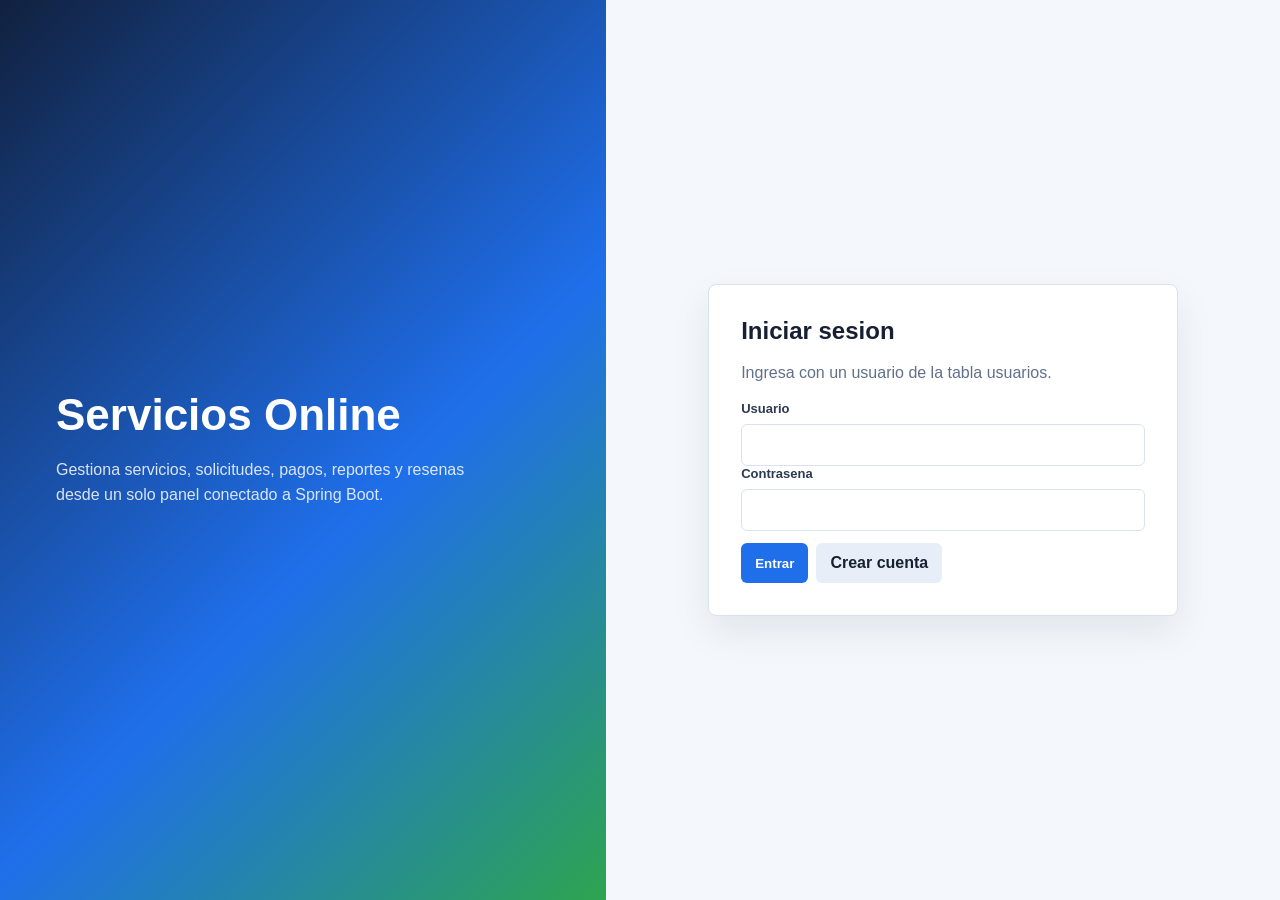
==== Frontend/index.html @ ed1d5a39 "Funcionamiento y modificacion del fronted" ====
<!DOCTYPE html>
<html lang="es">
<head>
    <meta charset="UTF-8">
    <meta http-equiv="refresh" content="0; url=Login.html">
    <title>Servicios Online</title>
</head>
<body>
    <a href="Login.html">Ir al login</a>
</body>
</html>
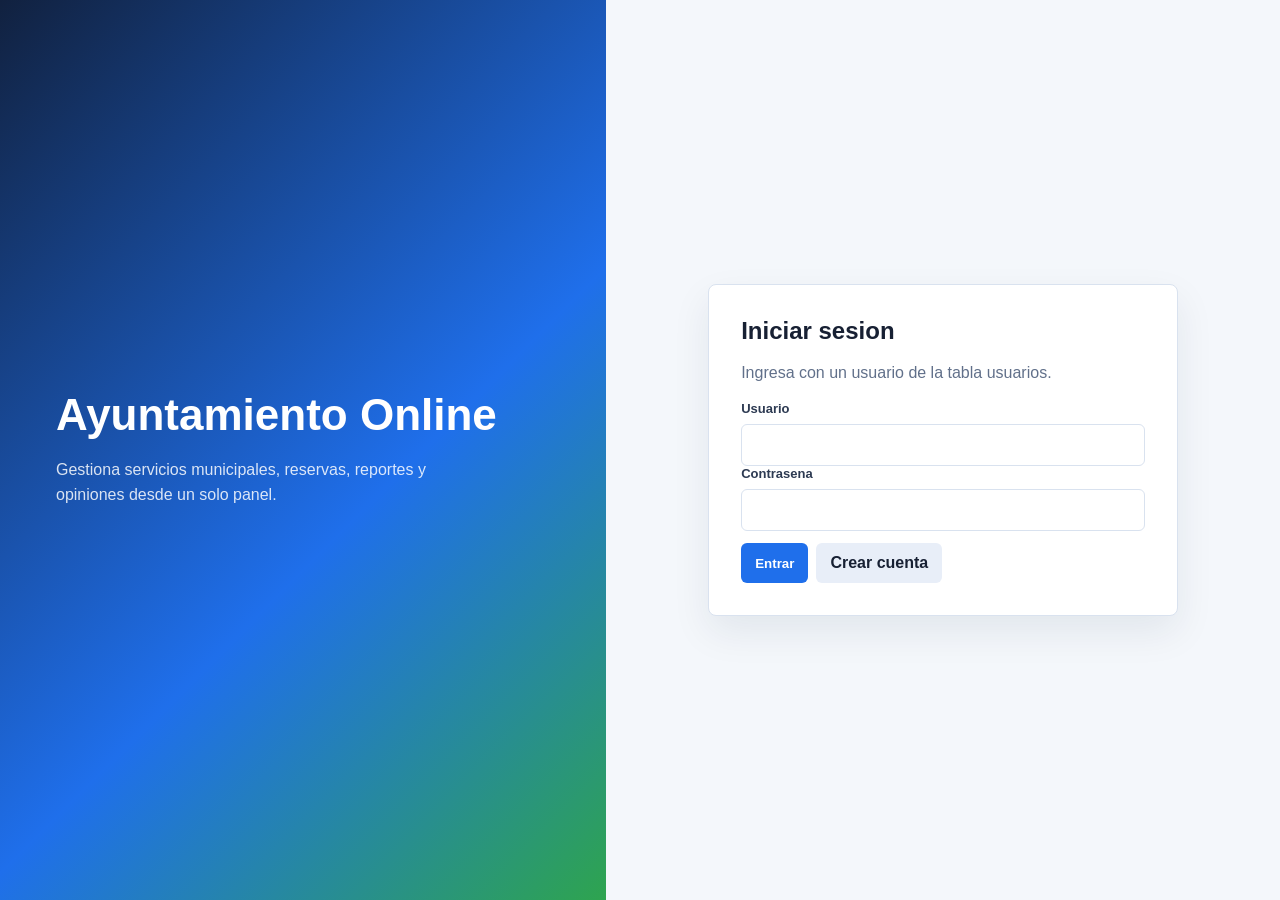
==== commit 7be0b0a9: "cambios generales de todo el sistema" ====
--- a/Frontend/index.html
+++ b/Frontend/index.html
@@ -3,7 +3,7 @@
 <head>
     <meta charset="UTF-8">
     <meta http-equiv="refresh" content="0; url=Login.html">
-    <title>Servicios Online</title>
+    <title>Ayuntamiento Online</title>
 </head>
 <body>
     <a href="Login.html">Ir al login</a>
